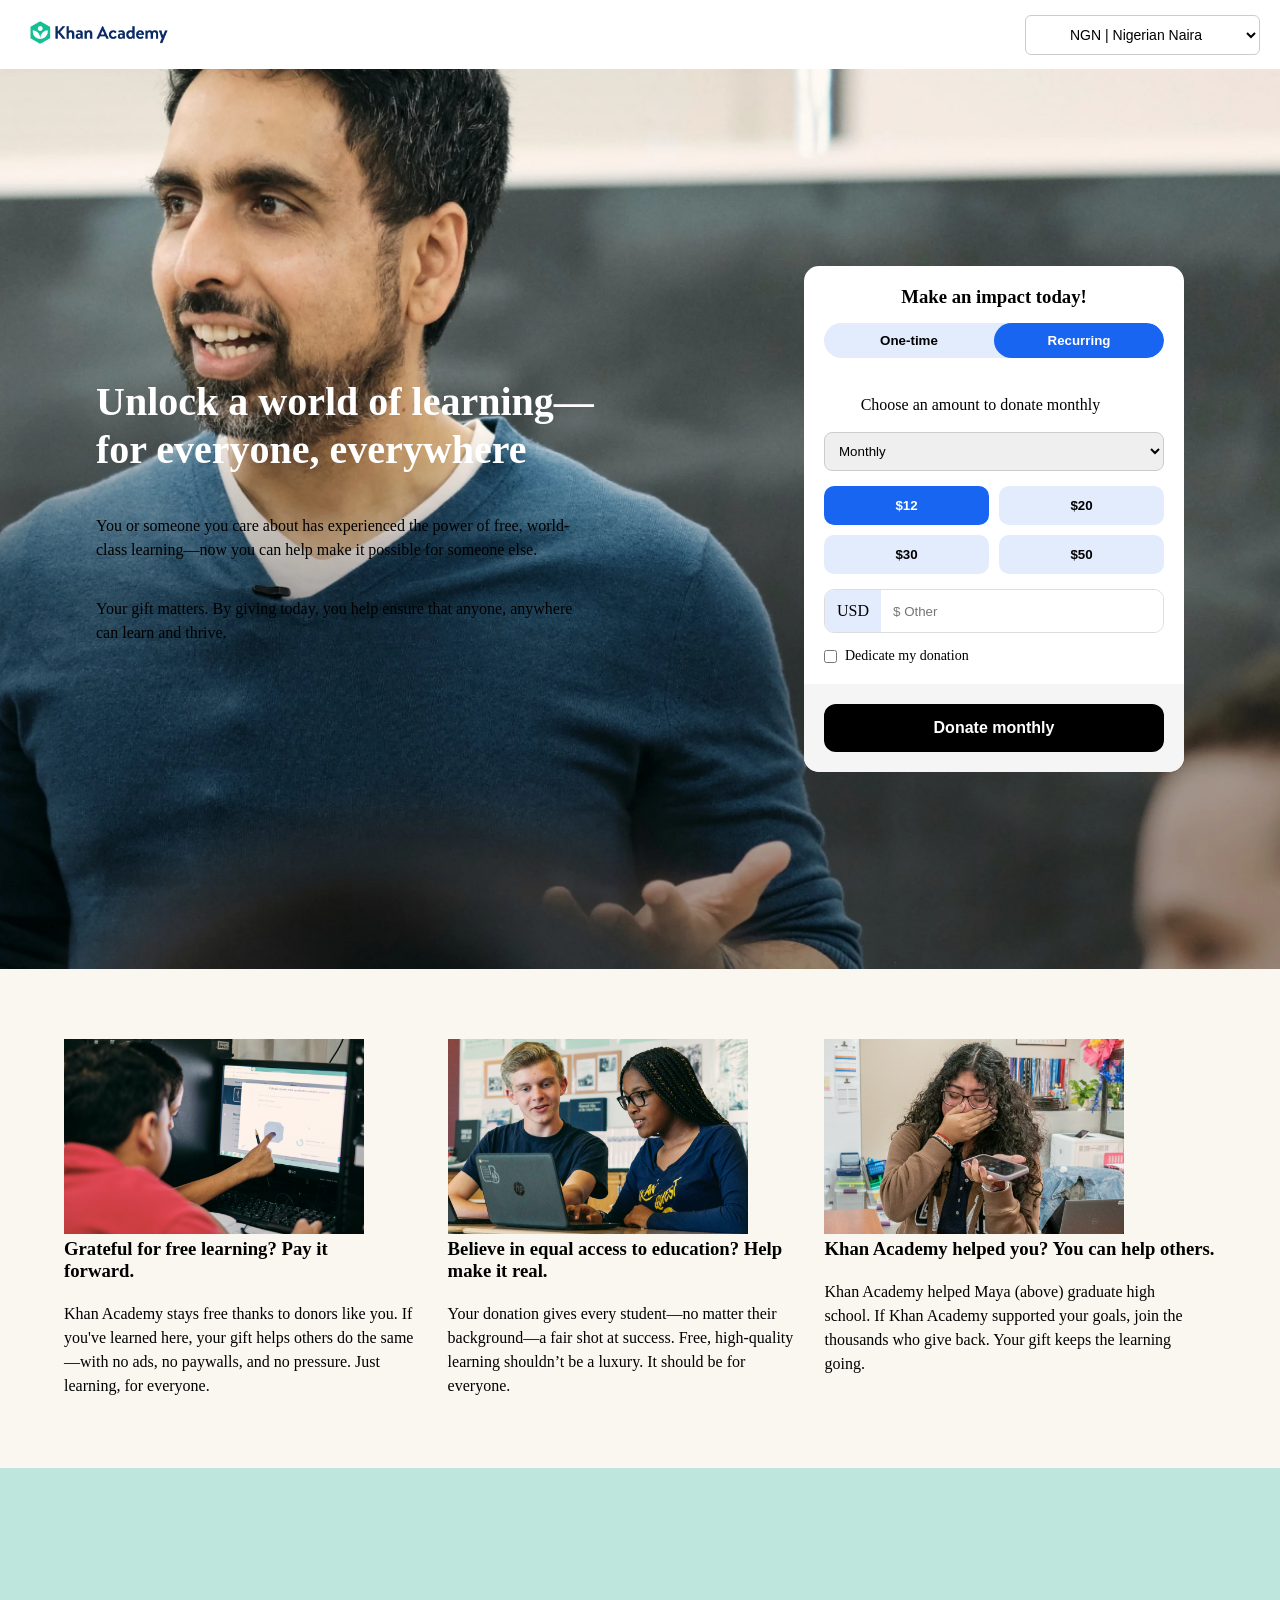
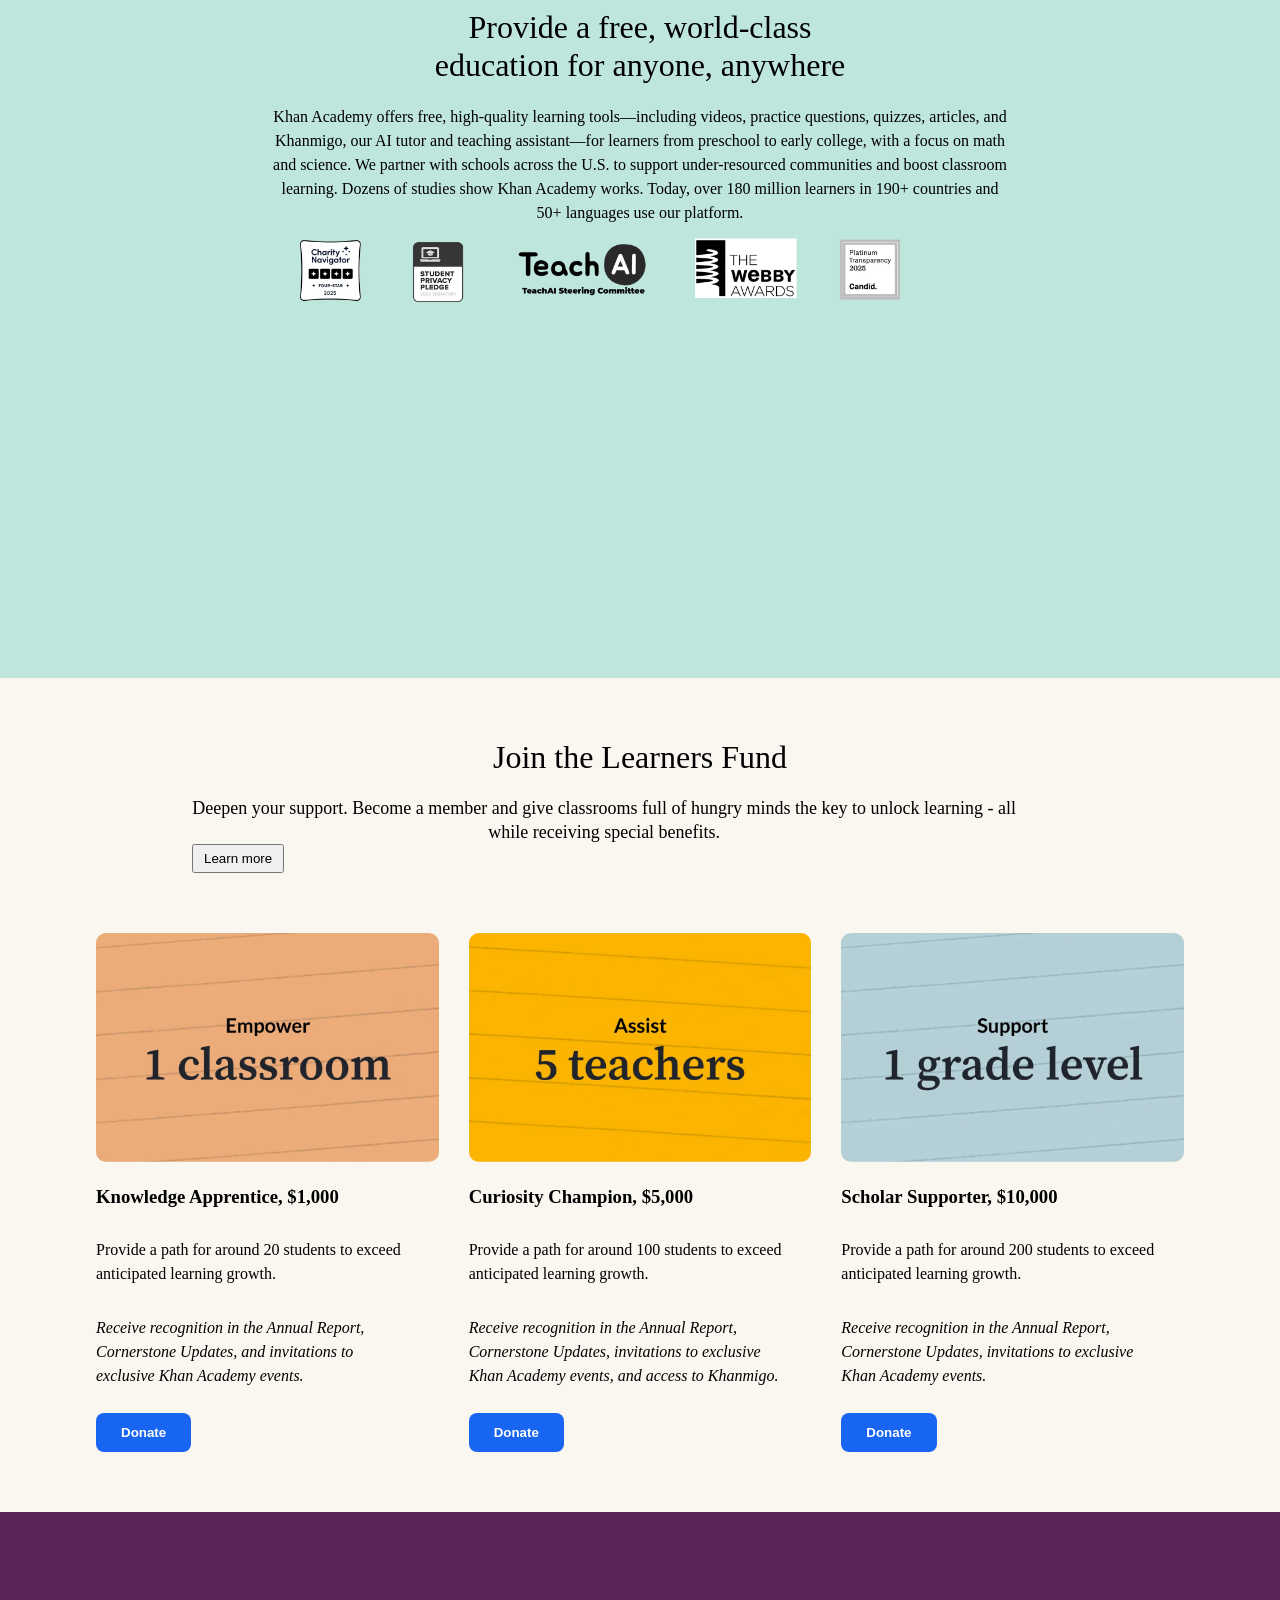
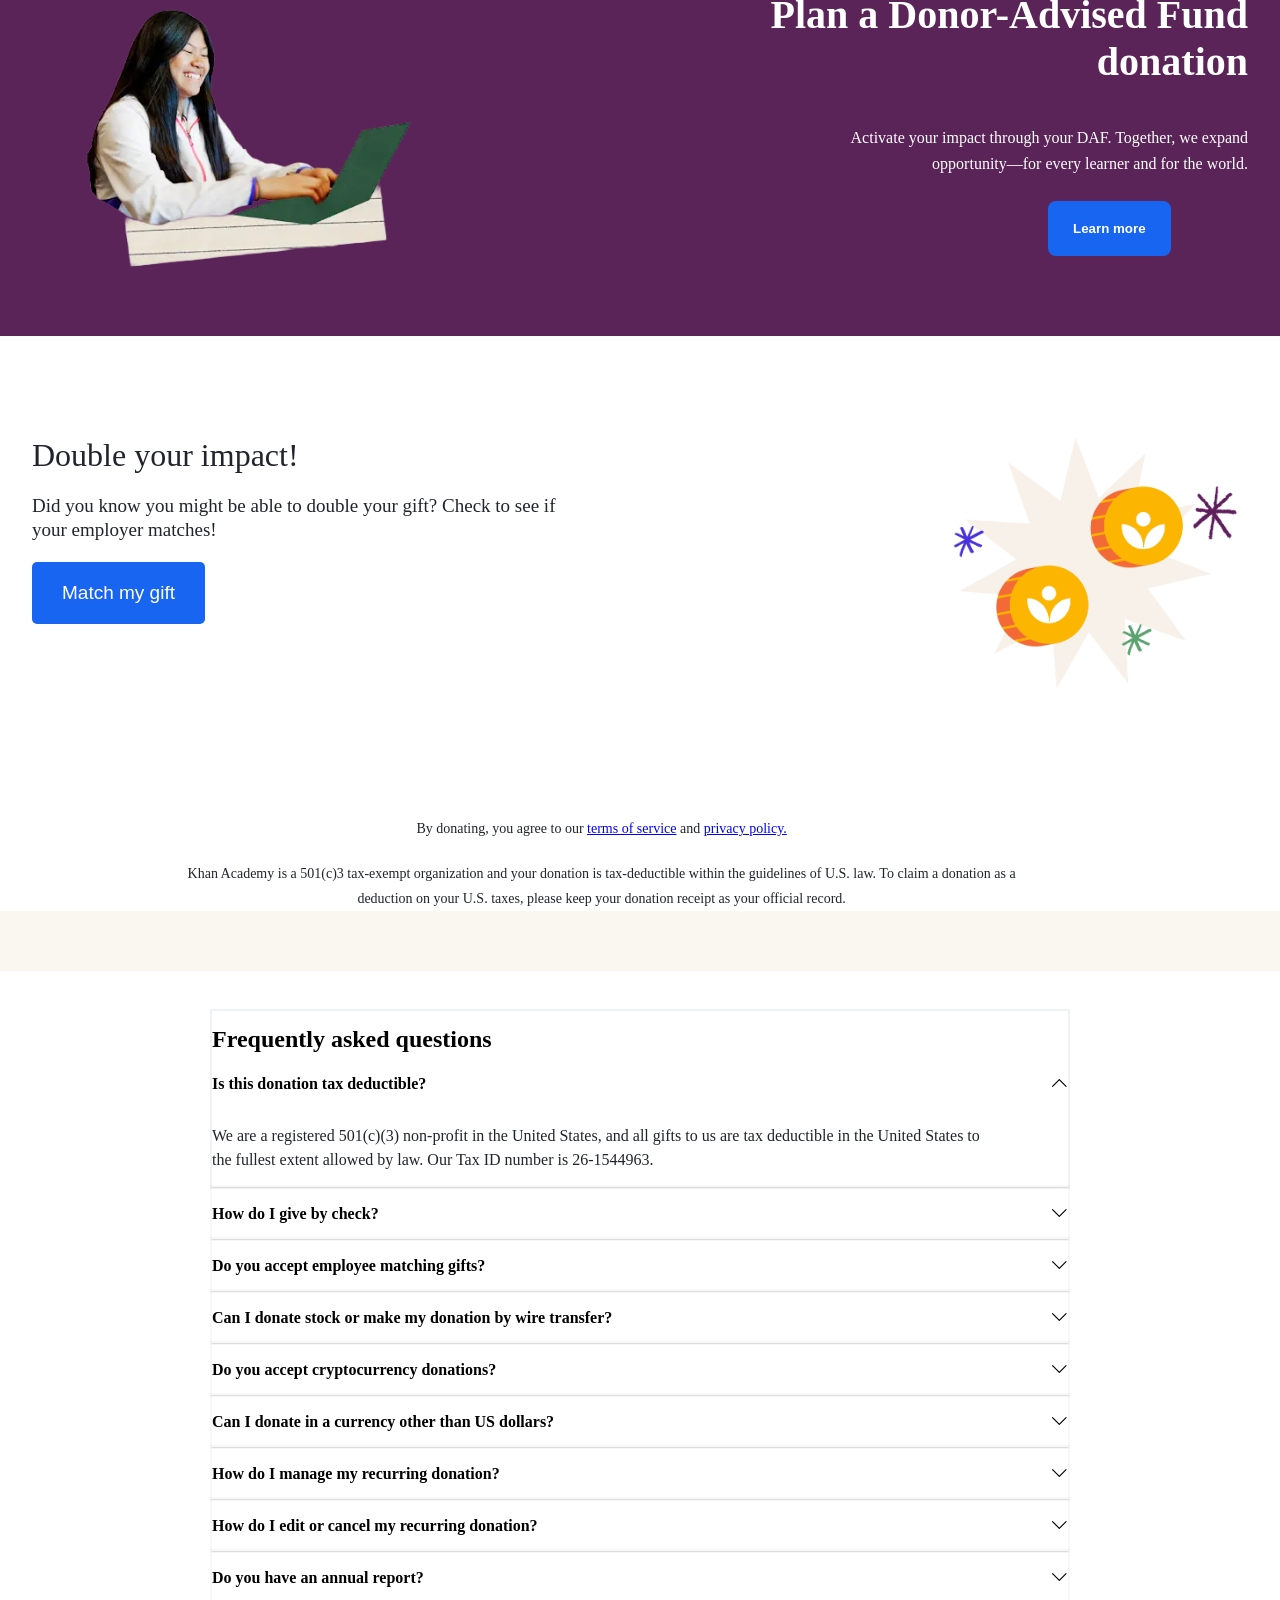
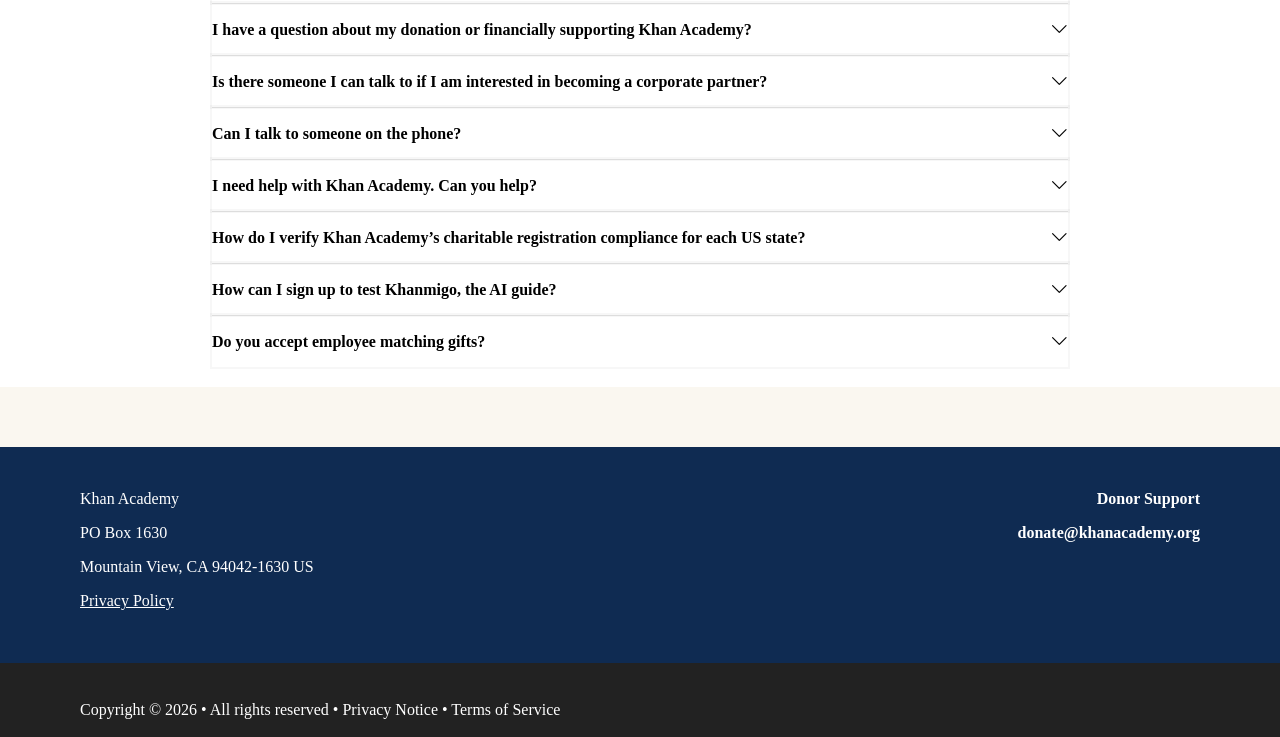
==== html/page2.html @ bb02ab58 "updated document" ====
<!DOCTYPE html>
<html lang="en">

<head>
    <link rel="stylesheet" href="/css/page2.css">
    <meta charset="UTF-8">
    <meta name="viewport" content="width=device-width, initial-scale=1.0">
    <title>Document</title>
    <link rel="stylesheet" href="https://cdn.jsdelivr.net/npm/bootstrap-icons@1.13.1/font/bootstrap-icons.min.css">
</head>

<body>
    <div class="header">
        <div class="left">
            <img src="/mutimedia/image/logo.png" alt="Khan Academy Logo">
        </div>

        <div class="right">
            <select>
                <option>NGN | Nigerian Naira</option>
                <option>USD | US Dollar</option>
                <option>GBP | British Pound</option>
            </select>
        </div>
    </div>
    <section class="hero1">
        <div class="total">

            <!-- LEFT TEXT -->
            <div class="unlock">
                <h3>Unlock a world of learning—for everyone, everywhere</h3>
                <p>
                    You or someone you care about has experienced the power of free, world-class learning—now you can
                    help make it possible for someone else.
                </p>
                <p class="second">
                    Your gift matters. By giving today, you help ensure that anyone, anywhere can learn and thrive.
                </p>
            </div>

            <!-- RIGHT CARD -->
            <div class="make">
                <h3>Make an impact today!</h3>

                <!-- TOGGLE -->
                <div class="main">
                    <button>One-time</button>
                    <button class="active">Recurring</button>
                </div>

                <p class="choose">Choose an amount to donate monthly</p>

                <!-- DROPDOWN -->
                <select class="dropdown">
                    <option>Monthly</option>
                    <option>Yearly</option>
                </select>

                <!-- AMOUNTS -->
                <div class="amounts">
                    <button class="active">$12</button>
                    <button>$20</button>
                    <button>$30</button>
                    <button>$50</button>
                </div>

                <!-- OTHER -->
                <div class="other">
                    <span>USD</span>
                    <input type="text" placeholder="$ Other">
                </div>
                <div class="dedicate">
                    <input type="checkbox" id="dedicate">
                    <label for="dedicate">Dedicate my donation</label>
                </div>

                <div class="bottom">
                    <button class="donate-btn">Donate monthly</button>
                </div>

            </div>

        </div>
    </section>

    <section class="grateful">
        <div class="grate">
            <div class="grate1">
                <img src="/mutimedia/image/g1.png" alt="">
                <h3>Grateful for free learning?
                    Pay it forward.</h3>
                <p>Khan Academy stays free thanks to donors like you. If you've learned here, your gift helps others do
                    the same—with no ads, no paywalls, and no pressure. Just learning, for everyone.</p>
            </div>
            <div class="grate2">
                <img src="/mutimedia/image/g2.png" alt="">
                <h3>Believe in equal access to education? Help make it real.</h3>
                <p>Your donation gives every student—no matter their background—a fair shot at success. Free,
                    high-quality learning shouldn’t be a luxury. It should be for everyone.</p>
            </div>
            <div class="grate3">
                <img src="/mutimedia/image/g3.png" alt="">
                <h3>Khan Academy helped you? You can help others.</h3>
                <p>Khan Academy helped Maya (above) graduate high school. If Khan Academy supported your goals, join the
                    thousands who give back. Your gift keeps the learning going.</p>
            </div>
        </div>

    </section>
    <section class="provide">
        <div class="provider">
            <h2>Provide a free, world-class
                education for anyone, anywhere</h2>
            <p>Khan Academy offers free, high-quality learning tools—including videos, practice questions, quizzes,
                articles, and Khanmigo, our AI tutor and teaching assistant—for learners from preschool to early
                college, with a focus on math and science. We partner with schools across the U.S. to support
                under-resourced communities and boost classroom learning. Dozens of studies show Khan Academy works.
                Today, over 180 million learners in 190+ countries and 50+ languages use our platform.</p>
            <img class="togethers" src="/mutimedia/image/user.webp" alt="">
        </div>

    </section>
    <section class="join">
        <div class="joining">
            <h3>Join the Learners Fund</h3>
            <p>Deepen your support. Become a member and give classrooms full of hungry minds the key to unlock learning
                - all while receiving special benefits.</p>
            <button>Learn more</button>
        </div>

    </section>
    <section class="tiers">

        <div class="tier-card">
            <img src="/mutimedia/image/class1.webp" alt="" class="tier-img">

            <h3>Knowledge Apprentice, $1,000</h3>
            <p>Provide a path for around 20 students to exceed anticipated learning growth.</p>
            <p class="italic">
                Receive recognition in the Annual Report, Cornerstone Updates, and invitations to exclusive Khan Academy
                events.
            </p>

            <button>Donate</button>
        </div>

        <div class="tier-card">
            <img src="/mutimedia/image/class2.webp" alt="" class="tier-img">

            <h3>Curiosity Champion, $5,000</h3>
            <p>Provide a path for around 100 students to exceed anticipated learning growth.</p>
            <p class="italic">
                Receive recognition in the Annual Report, Cornerstone Updates, invitations to exclusive Khan Academy
                events, and access to Khanmigo.
            </p>

            <button>Donate</button>
        </div>

        <div class="tier-card">
            <img src="/mutimedia/image/class3.webp" alt="" class="tier-img">

            <h3>Scholar Supporter, $10,000</h3>
            <p>Provide a path for around 200 students to exceed anticipated learning growth.</p>
            <p class="italic">
                Receive recognition in the Annual Report, Cornerstone Updates, invitations to exclusive Khan Academy
                events.
            </p>

            <button>Donate</button>
        </div>

    </section>
    <section class="plan">

        <div class="plan-container">

            <!-- LEFT IMAGE -->
            <div class="plan-img">
                <img src="/mutimedia/image/computerlady.webp" alt="">
            </div>

            <!-- RIGHT TEXT -->
            <div class="plan-text">
                <h2>Plan a Donor-Advised Fund donation</h2>
                <p>
                    Activate your impact through your DAF. Together, we expand
                    opportunity—for every learner and for the world.
                </p>

                <button>Learn more</button>
            </div>

        </div>

    </section>
    <section class="double">
        <div class="doubleorg">
            <div class="dee">
                <h3>Double your impact!</h3>
                <p>
                    Did you know you might be able to double your gift? Check to see if your employer matches!
                </p>
                <button>Match my gift</button>
            </div>
            <div class="double-img">
                <img src="/mutimedia/image/tomato.png" alt="">
            </div>
        </div>
    </section>
    <section class="terms">
        <div class="term">
            <p class="pee">By donating, you agree to our <span class="under"> terms of service</span> and <span
                    class="under">privacy policy.</span></p>
            <p id="push">
                Khan Academy is a 501(c)3 tax-exempt organization and your donation is tax-deductible within the
                guidelines
                of U.S. law. To claim a donation as a deduction on your U.S. taxes, please keep your donation receipt as
                your official record.
            </p>
        </div>
    </section>
    <section class="faqr">
        <div class="faq">
            

            <!-- ITEM -->
            <div class="faq-item active">
                <div> <h2>Frequently asked questions</h2></div>
                <div class="faq-question">
                   
                    <div><h4>Is this donation tax deductible?</h4></div>
                    <i class="bi bi-chevron-up"></i>
                </div>
                <div class="faq-answer">
                    <p>
                        We are a registered 501(c)(3) non-profit in the United States, and all gifts to us are tax
                        deductible in the United States to the fullest extent allowed by law. Our Tax ID number is
                        26-1544963.
                    </p>
                </div>
            </div>

            <!-- ITEM -->
            <div class="faq-item">
                <div class="faq-question">
                    <h4>How do I give by check?</h4>
                    <i class="bi bi-chevron-down"></i>
                </div>
                <div class="faq-answer">
                    <p>
                        Please make your check payable to Khan Academy. If your gift is for a specific fund, program,
                        school, etc., please specify that in the memo line.
                        Mail to:
                        Khan Academy
                        P.O. Box 1630
                        Mountain View, CA 94042-1630
                    </p>
                </div>
            </div>

            <!-- ITEM -->
            <div class="faq-item">
                <div class="faq-question">
                    <h4>Do you accept employee matching gifts?</h4>
                    <i class="bi bi-chevron-down"></i>
                </div>
                <div class="faq-answer">
                    <p>
                        Many employers offer a Matching Gifts Program that can double or triple your personal gift to
                        Khan Academy. Some employee matching programs require submitting proof of a donation through a
                        company portal, and then the company will provide a matching gift. Other programs allow
                        employees to donate through a company portal and have their donations matched automatically. You
                        can check to see if your company matches here.
                    </p>
                </div>
            </div>
            <div class="faq-item">
                <div class="faq-question">
                    <h4>Can I donate stock or make my donation by wire transfer?</h4>
                    <i class="bi bi-chevron-down"></i>
                </div>
                <div class="faq-answer">
                    <p>
                       Yes, we accept donations of stock and donations by domestic and international wire transfer. Please email donate@khanacademy.org for our wire and stock transfer information.
                    </p>
                </div>
            </div>
            <div class="faq-item">
                <div class="faq-question">
                    <h4>Do you accept cryptocurrency donations?</h4>
                    <i class="bi bi-chevron-down"></i>
                </div>
                <div class="faq-answer">
                    <p>
                        We accept Bitcoin (BTC), Bitcoin Cash (BCH), Litecoin (LTC), and Ethereum (ETH).
Please use these addresses to donate cryptocurrency:

Bitcoin(BTC): 3DSz18xqMv7o6G7NicpDKxNbYRmiuNY9dL

Bitcoin Cash(BCH): qz04has28gxd0jpc2acd0hs4aj6e62ee3gqvyl92n6

Litecoin(LTC): M8Zfthokj74qhtth6ynUhuQgfHTN6Tiac1

Ethereum(ETH): 0x891432Ab6414EFff5d986E14848eCD1e6b2961ae

Please notify at donate@khanacademy.org if you are making a crypto donation and require a receipt.
                    </p>
                </div>
            </div>
            <div class="faq-item">
                <div class="faq-question">
                    <h4>Can I donate in a currency other than US dollars?</h4>
                    <i class="bi bi-chevron-down"></i>
                </div>
                <div class="faq-answer">
                    <p>
                        Yes! You can select the currency you would like to use on the donation page to the left next to the donation amount buttons.
                    </p>
                </div>
            </div>
            <div class="faq-item">
                <div class="faq-question">
                    <h4>How do I manage my recurring donation?</h4>
                    <i class="bi bi-chevron-down"></i>
                </div>
                <div class="faq-answer">
                    <p>
                        With Classy, you can manage your recurring donation. You can easily do things like update your payment information, change your donation amount, or download receipts. Use the link at the bottom of your receipt to create a login for Classy. You must use the same email you used to start your donation. Once you've created an account, you can log into the donor portal at any time. More info here.
                    </p>
                </div>
            </div>
            <div class="faq-item">
                <div class="faq-question">
                    <h4>How do I edit or cancel my recurring donation?</h4>
                    <i class="bi bi-chevron-down"></i>
                </div>
                <div class="faq-answer">
                    <p>
                       Use the Manage Your Donation link at the bottom of your receipt. You must use the same email you used to start your donation for your Classy login. Once logged in, scroll to Recurring Donation. Select Edit Donation. You can edit the frequency, amount, end date and payment information. Then select Save Changes. You can cancel your donation by selecting Cancel Recurring Donation. More info here.
                    </p>
                </div>
            </div>
            <div class="faq-item">
                <div class="faq-question">
                    <h4>Do you have an annual report?</h4>
                    <i class="bi bi-chevron-down"></i>
                </div>
                <div class="faq-answer">
                    <p>
                        You can check out our latest annual report at khanacademy.org/annualreport.
                    </p>
                </div>
            </div>
            <div class="faq-item">
                <div class="faq-question">
                    <h4>I have a question about my donation or financially supporting Khan Academy?</h4>
                    <i class="bi bi-chevron-down"></i>
                </div>
                <div class="faq-answer">
                    <p>
                     The Learners Fund is a select community of supporters who make unrestricted gifts of $1,000 to $99,999 each year. Interested in joining the Learners Fund and changing lives for millions of learners each month in more than 190 countries? Click here to learn more.
                    </p>
                </div>
            </div>
            <div class="faq-item">
                <div class="faq-question">
                    <h4>Is there someone I can talk to if I am interested in becoming a corporate partner?</h4>
                    <i class="bi bi-chevron-down"></i>
                </div>
                <div class="faq-answer">
                    <p>
                        If you have any other donation related questions not answered here, please email donate@khanacademy.org . If you have a question related to a recent donation, please include your first and last name and the email address used when making the donation.
                    </p>
                </div>
            </div>
            <div class="faq-item">
                <div class="faq-question">
                    <h4>Can I talk to someone on the phone?</h4>
                    <i class="bi bi-chevron-down"></i>
                </div>
                <div class="faq-answer">
                    <p>
                       Please reach out to donate@khanacademy.org Inspire your employees to celebrate and support learning, and elevate your company’s role as a global leader in education.
                    </p>
                </div>
            </div>
            <div class="faq-item">
                <div class="faq-question">
                    <h4>I need help with Khan Academy. Can you help?</h4>
                    <i class="bi bi-chevron-down"></i>
                </div>
                <div class="faq-answer">
                    <p>
                    
                       Khan Academy is a small but mighty team and we unfortunately are unable to provide service over the phone. If you reach out to our support team at support.khanacademy.org or email donate@khanacademy.org , we will do the best we can to help you.
                    </p>
                </div>
            </div>
            <div class="faq-item">
                <div class="faq-question">
                    <h4>How do I verify Khan Academy’s charitable registration compliance for each US state?</h4>
                    <i class="bi bi-chevron-down"></i>
                </div>
                <div class="faq-answer">
                    <p>
                      For all non-philanthropy inquiries please head over to support.khanacademy.org and click “report a problem” in the top right hand corner. That should put you in touch with someone from our support team who is more than happy to assist you.
                    </p>
                </div>
            </div>
            <div class="faq-item">
                <div class="faq-question">
                    <h4>How can I sign up to test Khanmigo, the AI guide?</h4>
                    <i class="bi bi-chevron-down"></i>
                </div>
                <div class="faq-answer">
                    <p>
                       Please check out our compliance here.
                    </p>
                </div>
            </div>
            <div class="faq-item">
                <div class="faq-question">
                    <h4>Do you accept employee matching gifts?</h4>
                    <i class="bi bi-chevron-down"></i>
                </div>
                <div class="faq-answer">
                    <p>
                       Please sign up here. A donation on this page will not get you access.
                    </p>
                </div>
            </div>
        </div>



    </section>
    <footer>

    <!-- TOP FOOTER -->
    <div class="footer-top">

        <!-- LEFT -->
        <div class="footer-left">
            <h4>Khan Academy</h4>
            <h4>PO Box 1630</h4>
            <h4>Mountain View, CA 94042-1630 US</h4>

            <h4><a href="#">Privacy Policy</a></h4>
        </div>

        <!-- RIGHT -->
        <div class="footer-right">
            <h4>Donor Support</h4>
            <h4>donate@khanacademy.org</h4>
        </div>

    </div>

    <!-- BOTTOM FOOTER -->
    <div class="footer-bottom">
        <p>
            Copyright © 2026 • All rights reserved •
            <a href="#">Privacy Notice</a> •
            <a href="#">Terms of Service</a>
        </p>
    </div>

</footer>
</body>
<script>
const items = document.querySelectorAll(".faq-item");

items.forEach(item => {
    const question = item.querySelector(".faq-question");
    const icon = item.querySelector("i");

    question.addEventListener("click", () => {

        // toggle current item
        item.classList.toggle("active");

        // change icon
        if(item.classList.contains("active")){
            icon.classList.remove("bi-chevron-down");
            icon.classList.add("bi-chevron-up");
        } else {
            icon.classList.remove("bi-chevron-up");
            icon.classList.add("bi-chevron-down");
        }

    });
});
</script>

</html>
---- css/page2.css ----
* {
    margin: 0;
    padding: 0;
    box-sizing: border-box;
}
body{
    background-color: rgb(250,247,240);
}

.header {
    display: flex;
    justify-content: space-between;
    align-items: center;
    padding: 10px 20px;
    background-color: white;
}

/* Left side (logo image) */
.left img {
    height: 45px;
    object-fit: contain;
}

/* Right side (currency dropdown) */
.right select {
    padding: 10px 40px;
    border-radius: 6px;
    border: 1px solid #ccc;
    font-size: 14px;
    background-color: #fff;
    cursor: pointer;
}

.hero1{
    background-image: url("../mutimedia/image/lecture.jpg");
    background-size: cover;
    background-position: center;
    background-repeat: no-repeat;
    height: 100vh;
}

/* LAYOUT */
.total{
    display:flex;
    justify-content:space-between;
    align-items:center;
    width:85%;
    margin:auto;
    height:100%;
}

/* LEFT TEXT */
.unlock{
    max-width:50%;
    color:white;
}

.unlock h3{
    font-size:40px;
    line-height:1.2;
    margin-bottom:20px;
}

.unlock p{
    font-size:16px;
    margin-bottom:15px;
}

.second{
    margin-top:10px;
}

/* RIGHT CARD */
.make{
    width:380px;
    background:white;
    border-radius:15px;
    padding:20px;
}

.make h3{
    text-align:center;
    margin-bottom:15px;
}

/* TOGGLE */
.main{
    display:flex;
    background:#e3ecfd;
    border-radius:30px;
    overflow:hidden;
    margin:15px 0;
}

.main button{
    flex:1;
    padding:10px;
    border:none;
    background:transparent;
    cursor:pointer;
    font-weight:600;
}

.main .active{
    background:#1865f2;
    color:white;
    border-radius:30px;
}

/* TEXT */
.choose{
    text-align:center;
    margin:15px 0;
}

/* DROPDOWN */
.dropdown{
    width:100%;
    padding:10px;
    border-radius:8px;
    border:1px solid #ccc;
    margin-bottom:15px;
}

/* AMOUNT BUTTONS */
.amounts{
    display:grid;
    grid-template-columns:1fr 1fr;
    gap:10px;
}

.amounts button{
    padding:12px;
    border:none;
    border-radius:10px;
    background:#e3ecfd;
    cursor:pointer;
    font-weight:bold;
}

.amounts .active{
    background:#1865f2;
    color:white;
}

/* OTHER INPUT */
.other{
    display:flex;
    margin-top:15px;
    border-radius:10px;
    overflow:hidden;
    border:1px solid #ccc;
}

.other span{
    padding:10px;
    background:#e3ecfd;
}

.other input{
    border:none;
    padding:10px;
    width:100%;
}
.other{
    display:flex;
    margin-top:15px;
    border-radius:10px;
    overflow:hidden;
    border:1px solid #ddd;
}

.other span{
    padding:12px;
    background:#e3ecfd;
    font-weight:500;
}

.other input{
    border:none;
    padding:12px;
    width:100%;
    outline:none;
}
.dedicate{
    display:flex;
    align-items:center;
    gap:8px;
    margin:15px 0;
    font-size:14px;
}
.bottom{
    background:#f5f5f5;
    padding:20px;
    margin:20px -20px -20px -20px; /* stretch full width */
    border-bottom-left-radius:15px;
    border-bottom-right-radius:15px;
}
.donate-btn{
    width:100%;
    padding:15px;
    background:black;
    color:white;
    border:none;
    border-radius:12px;
    font-size:16px;
    font-weight:bold;
    cursor:pointer;
}
.donate-btn:hover{
    opacity:0.9;
}
.grateful{
    max-width: 90%;
    margin: 70px auto;
}
.grate{
    display: flex;
    justify-content: space-between;
}
.grate img{
    width: 300px;
}
.grate1{
    max-width: 33.3%;
}
.grate1 h3{
    max-width: 70%;
    
}
.grate1 .great2.great3, p{
    font-family: Lato, "Lato Fallback";
font-size: 16px;
font-weight: 400;
line-height: 24px;
color: rgb(0, 0, 0);
max-width: 92%;
padding-top: 20px;
}
.provide{
    background-color: rgb(191,230,221);
    width: 100%;
    height: 90vh;
     
}

.provider{
     margin: 0 auto;
    padding: 140px 0;
}
.provider h2{
    font-family: "Source Serif 4", "Source Serif 4 Fallback";
font-size: 32px;
font-weight: 400;
line-height: 38.4px;
color: rgb(0, 0, 0);
width: 35%;
text-align: center;
margin: 0 auto;
}
.provider p{
    text-align: center;
    margin: 0 auto;
    width: 58%;
    font-family: Lato, "Lato Fallback";
font-size: 16px;
font-weight: 400;
line-height: 24px;
color: rgb(0, 0, 0); 
}
.togethers{
    width: 600px;
    margin: 10px 300px;
    
}
.joining{
    max-width: 70%;
    margin: 60px auto;
}
.join h3{
    text-align: center;
    font-family: "Source Serif 4", "Source Serif 4 Fallback";
font-size: 32px;
font-weight: 400;
line-height: 38.4px;
color: rgb(0, 0, 0);
}
.join p{
    text-align: center ;
    font-family: Lato, "Lato Fallback";
font-size: 18px;
font-weight: 400;
line-height: 24px;
color: rgb(0, 0, 0);
}
.joining button{
    padding: 5px 10px;
}
/* SECTION BACKGROUND */
.tiers{
    display:flex;
    justify-content:space-between;
    gap:30px;
    width:85%;
    margin:60px auto;
}

.tier-card{
    width:100%;
}

/* IMAGE */
.tier-img{
    width:100%;
    border-radius:10px;
    margin-bottom:20px;
}

/* TEXT */
.tier-card h3{
    margin-bottom:10px;
}

.tier-card p{
    margin-bottom:10px;
    line-height:1.5;
}

.italic{
    font-style:italic;
}

/* BUTTON */
.tier-card button{
    margin-top:15px;
    padding:12px 25px;
    background:#1865f2;
    color:white;
    border:none;
    border-radius:8px;
    cursor:pointer;
    font-weight:600;
}

.tier-card button:hover{
    opacity:0.9;
}
/* SECTION */
.plan{
    background:#5b2458; /* purple */
    padding:60px 0;
}

/* CONTAINER */
.plan-container{
    width:95%;
    margin:auto;
    display:flex;
    align-items:center;
    justify-content:space-between;
}

/* LEFT IMAGE */
.plan-img img{
    width:450px;
    max-width:100%;
}

/* RIGHT TEXT */
.plan-text{
    max-width:500px;
    color:white;
    text-align:left;
}

.plan-text h2{
    font-size:40px;
    font-family: serif;
    margin-bottom:20px;
    text-align: right;
}

.plan-text p{
    font-size:16px;
    line-height:1.6;
    margin-bottom:25px;
    color: white;
    text-align: right;
    margin-left: 50px;
}

/* BUTTON */
.plan-text button{
    background:#1865f2;
    color:white;
    padding:20px 25px;
    border:none;
    border-radius:8px;
    cursor:pointer;
    font-weight:600;
    margin-left: 300px;
    
}   

.plan-text button:hover{
    opacity:0.9;
}
.double{
     padding:100px 0;
     background-color: white;
}
.doubleorg{
    max-width: 95%;
    display: flex;
    justify-content: space-between;
    margin: 0 auto;
    
}
.double-img img{
    width: 300px;
}
.under{
    color: blue;
    text-decoration: underline;
}
.dee h3{
    font-family: "Source Serif 4", "Source Serif 4 Fallback";
font-size: 32px;
font-weight: 500;
line-height: 38.4px;
color: rgb(33, 36, 44);
}
.dee p{
font-family: Lato, "Lato Fallback";
font-size: 19px;
font-weight: 400;
line-height: 24px;
color: rgb(33, 36, 44);
    max-width: 75%;
} 
.dee button{
    padding: 20px 30px;
    text-align: center;
    background-color: #1865f2;
    border: none;
    color: white;
    border-radius: 5px;
    font-size: 19px;
    margin-top: 20px;
}  
.terms{
    background-color: white;
 
}
.term{
    max-width: 75%;
    margin: 0 auto;
}
.pee{
    text-align: center;
}
.term p{
    font-family: Lato, "Lato Fallback";
font-size: 14px;
font-weight: 400;
line-height: 25px;
color: rgb(33, 36, 44);
text-align: center;
}
.faqr{
    background-color: white;
    margin-top: 30px;
}
.faq{
    width:70%;
    margin:60px auto;
    background:white;
    /* padding:30px; */
    border-radius:10px;
    padding:40px 20px 20px 20px;
    position:relative;
    background:#fff;

}
.faq-title{
    position:absolute;
    top:-12px;
    left:20px;
    background:#fff; /* same as container */
    padding:0 10px;
    font-size:20px;
    font-weight:600;
}

.faq h2{
    margin-bottom:20px;
}

/* ITEM */
.faq-item{
    border-top:1px solid #ddd;
    padding:15px 0;
     box-shadow: 0 0 0 2px rgba(0,0,0,0.03);
}

/* QUESTION */
.faq-question{
    display:flex;
    justify-content:space-between;
    align-items:center;
    cursor:pointer;
}

.faq-question h4{
    font-size:16px;
}

/* ICON */
.faq-question i{
    font-size:18px;
}

/* ANSWER */
.faq-answer{
    max-height:0;
    overflow:hidden;
    transition:0.3s ease;
}

/* ACTIVE */
.faq-item.active .faq-answer{
    max-height:200px;
    margin-top:10px;
}
.faq-item.active{
  box-shadow: 0 0 0 2px #eef1f5;
  border: none;

}
.faq-answer p{
    font-family: Lato, "Lato Fallback";
font-size: 16px;
font-weight: 400;
line-height: 24px;
color: rgb(33, 36, 44);
}
/* FOOTER TOP */
.footer-top{
    background:#0f2b52; /* dark blue */
    color:white;
    display:flex;
    justify-content:space-between;
    padding:40px 80px;
}

/* LEFT SIDE */
.footer-left h4{
    margin-bottom:10px;
    font-family: Lato, "Lato Fallback";
font-size: 16px;
font-weight: 400;
line-height: 24px;
color: rgb(255, 255, 255);
}

.footer-left p{
    margin:5px 0;
}

.footer-left a{
    display:inline-block;
    /* margin-top:15px; */
    color:white;
    text-decoration:underline;
}

/* RIGHT SIDE */
.footer-right{
    text-align:right;
}

.footer-right h4{
    margin-bottom:10px;
    font-family: Lato, "Lato Fallback";
font-size: 16px;
font-weight: 700;
line-height: 24px;
color: rgb(255, 255, 255);
}

/* FOOTER BOTTOM */
.footer-bottom{
    background:#222;
    color:white;
    padding:15px 80px;
    font-size:14px;
}

.footer-bottom a{
    color:white;    
    text-decoration:none;
}
.footer-bottom p{
color:white;
}
.footer-bottom a:hover{
    text-decoration:underline;
}
@media(max-width:768px){
    .footer-top{
        flex-direction:column;
        gap:20px;
        text-align:left;
    }

    .footer-right{
        text-align:left;
    }
}
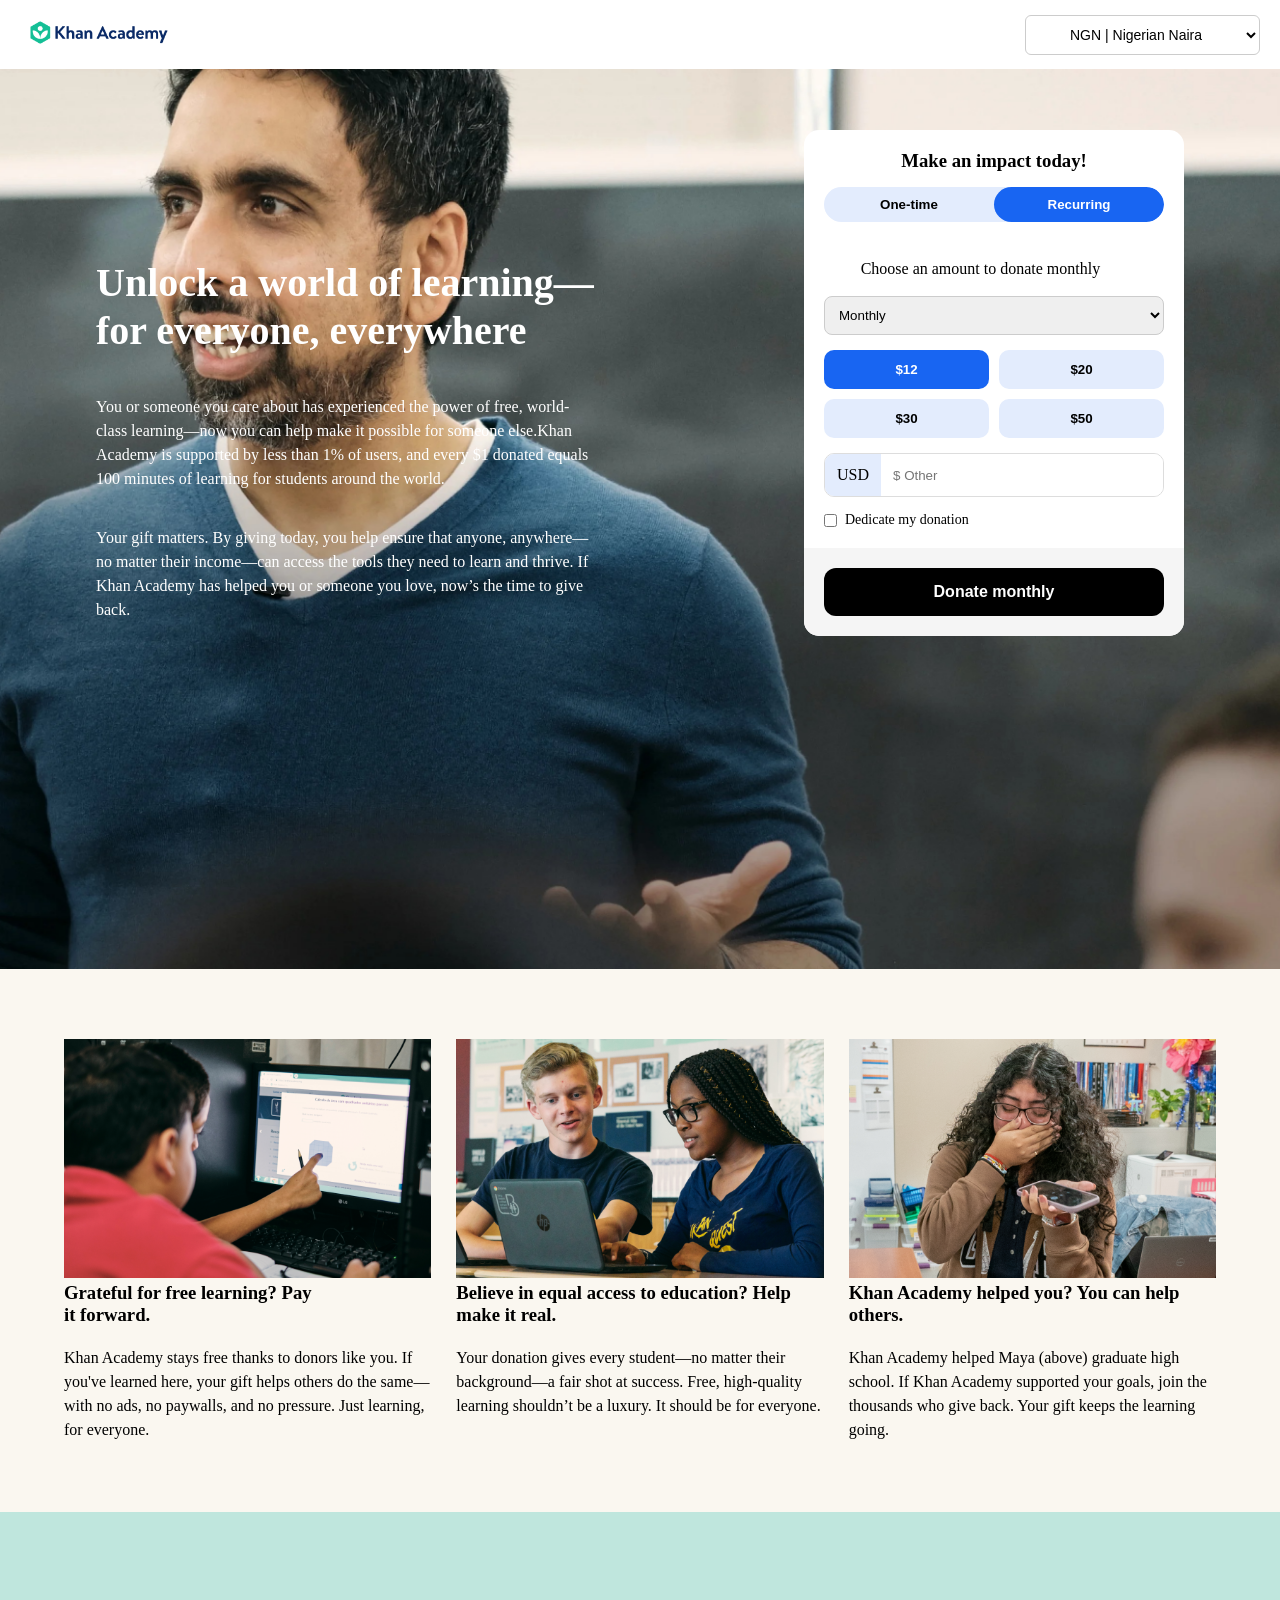
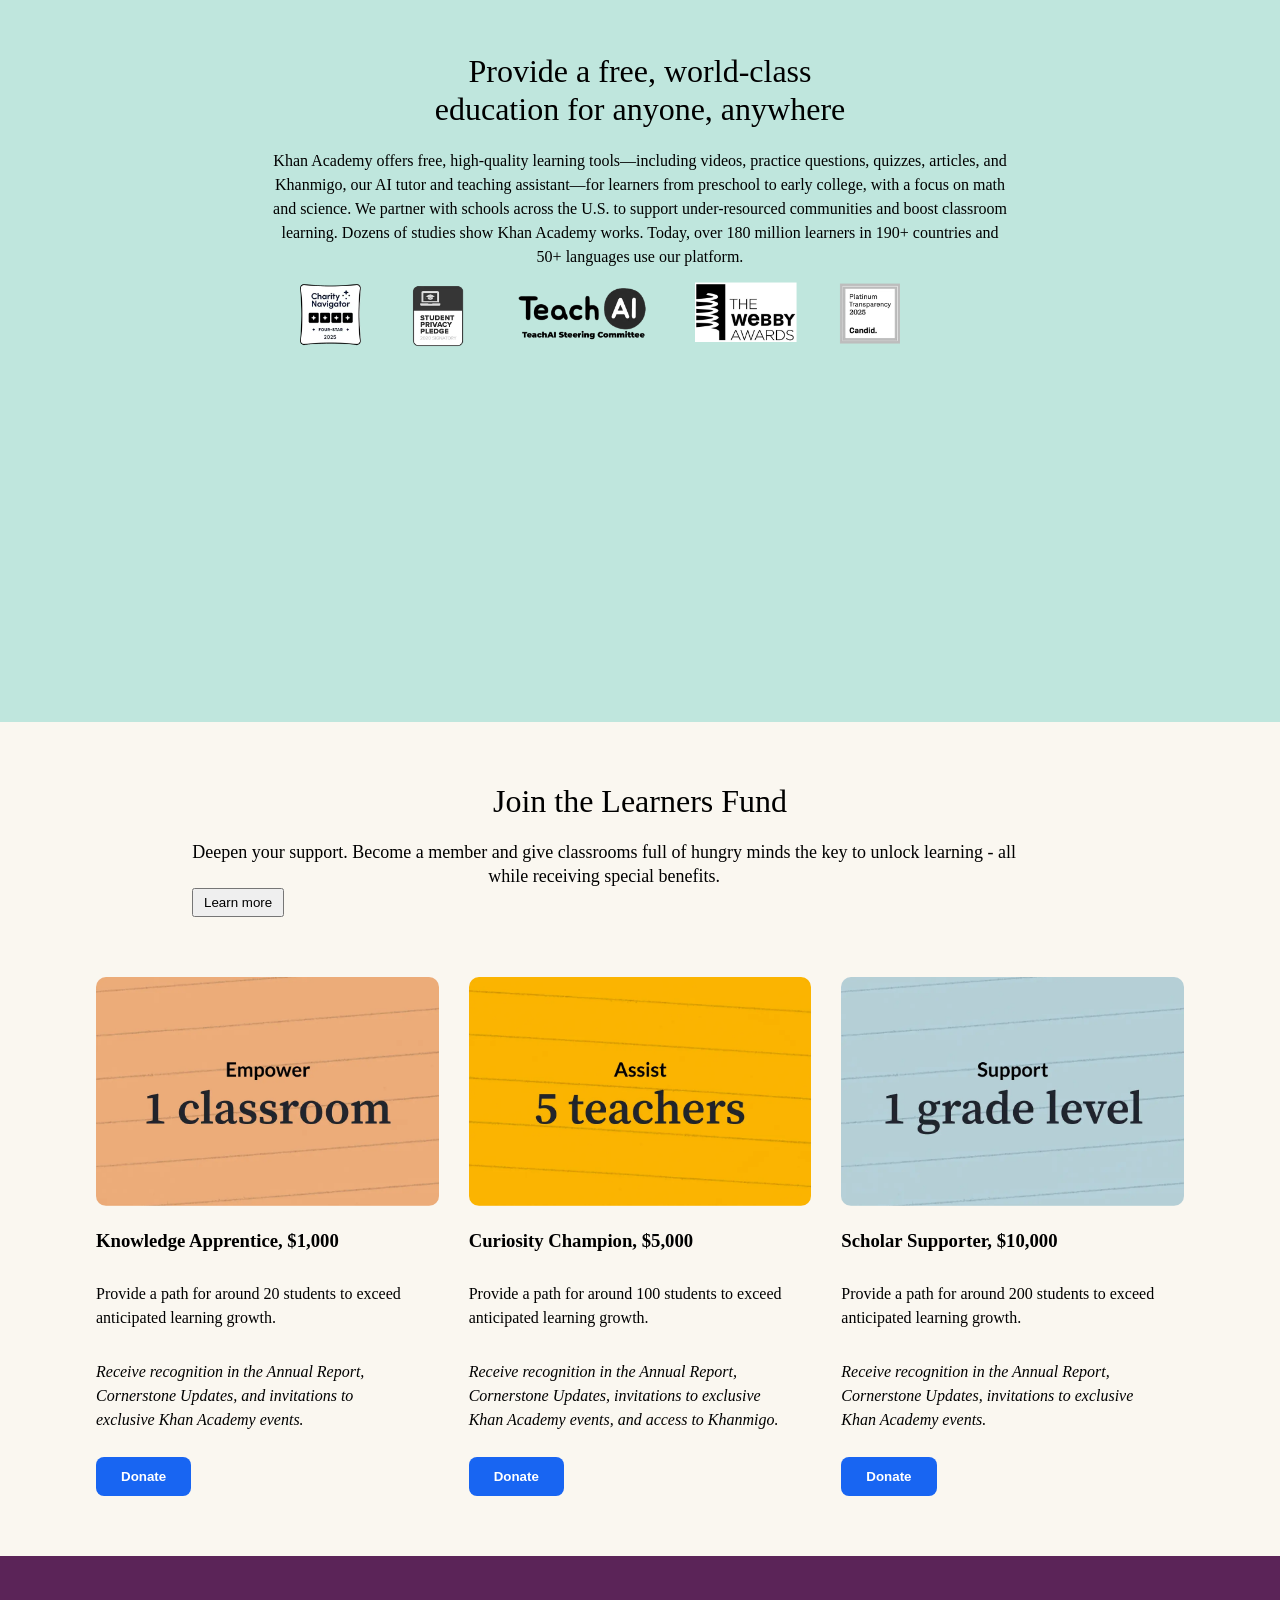
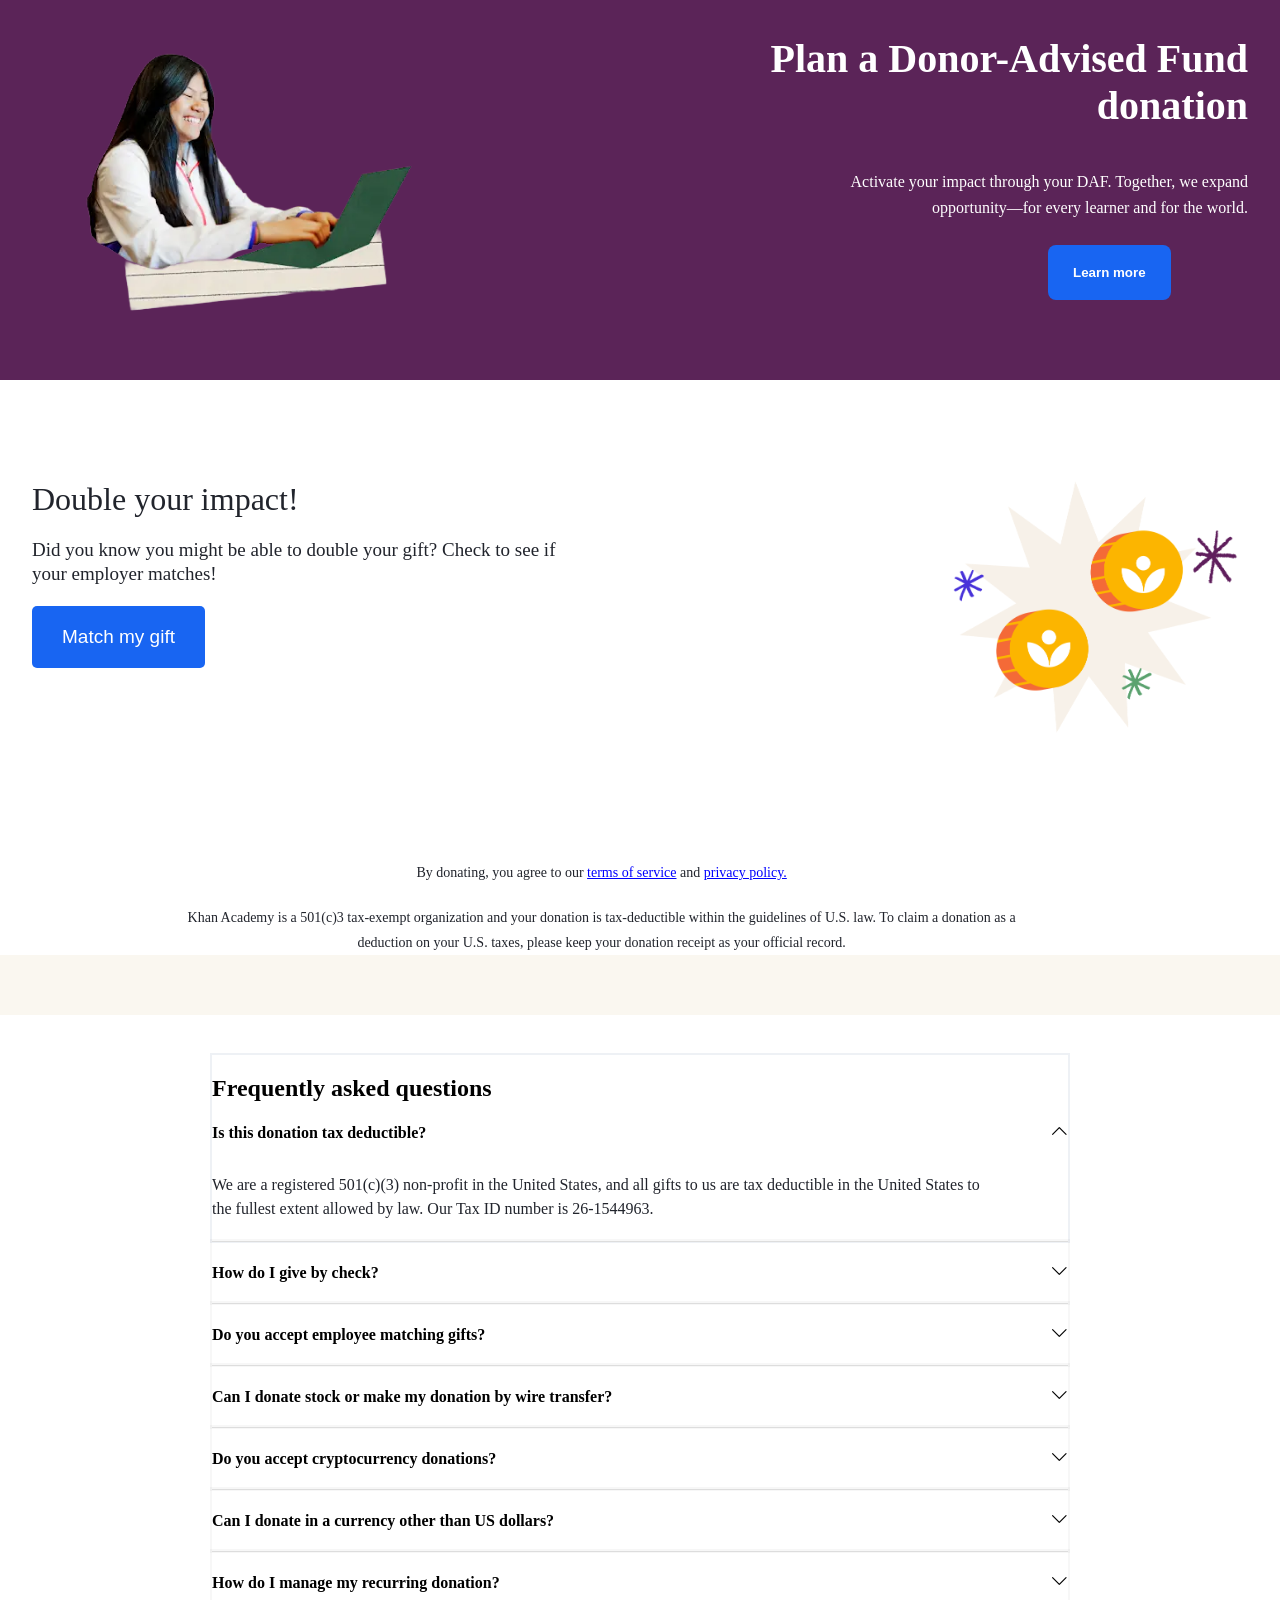
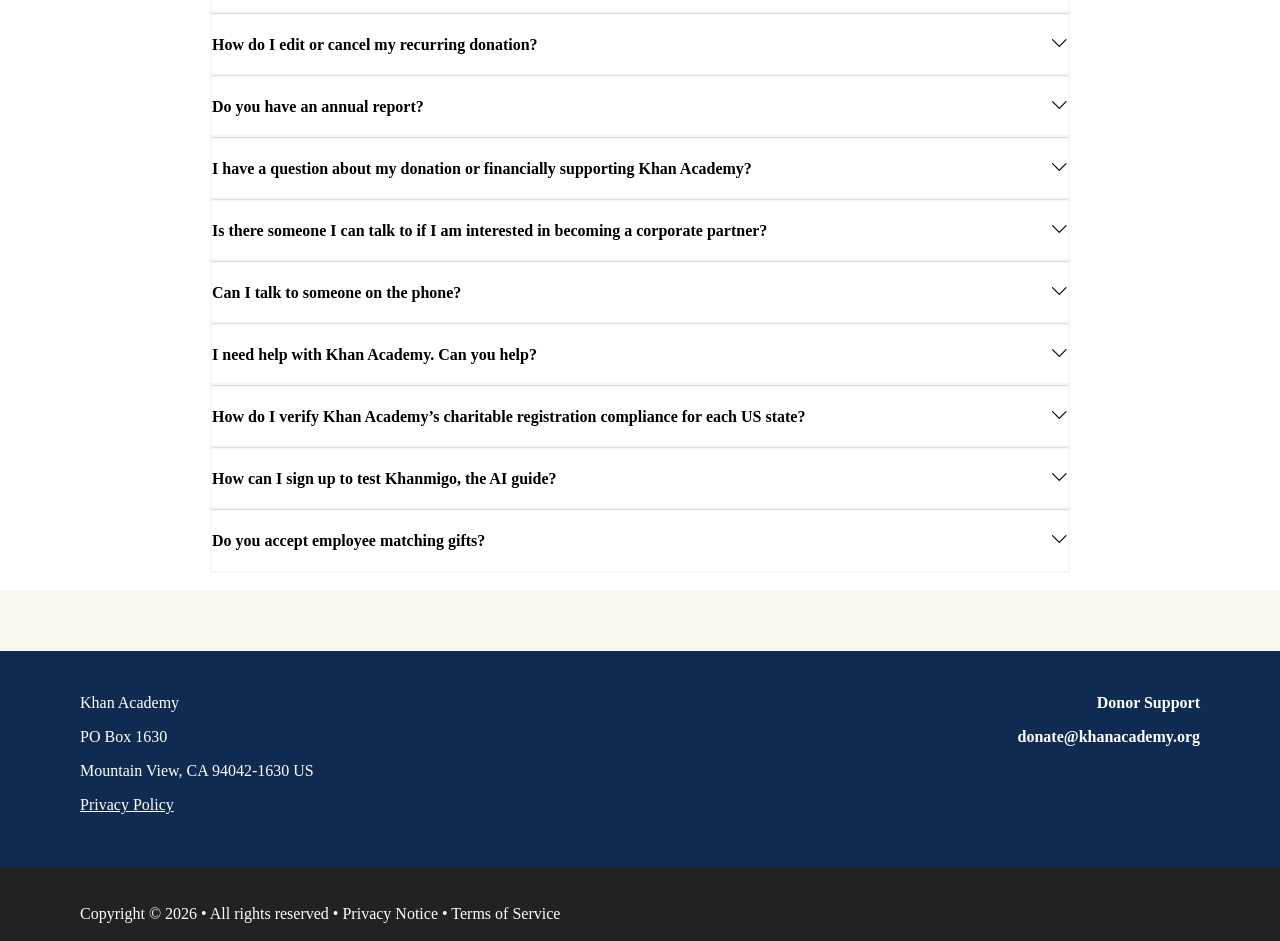
==== commit caac21a5: "all" ====
--- a/html/page2.html
+++ b/html/page2.html
@@ -2,7 +2,7 @@
 <html lang="en">
 
 <head>
-    <link rel="stylesheet" href="/css/page2.css">
+    <link rel="stylesheet" href="../css/page2.css">
     <meta charset="UTF-8">
     <meta name="viewport" content="width=device-width, initial-scale=1.0">
     <title>Document</title>
@@ -20,6 +20,30 @@
                 <option>NGN | Nigerian Naira</option>
                 <option>USD | US Dollar</option>
                 <option>GBP | British Pound</option>
+                <option>NGN | Nigerian Naira</option>
+                <option>USD | US Dollar</option>
+                <option>GBP | British Pound</option>
+                <option>NGN | Nigerian Naira</option>
+                <option>USD | US Dollar</option>
+                <option>GBP | British Pound</option>
+                <option>NGN | Nigerian Naira</option>
+                <option>USD | US Dollar</option>
+                <option>GBP | British Pound</option>
+                <option>NGN | Nigerian Naira</option>
+                <option>USD | US Dollar</option>
+                <option>GBP | British Pound</option>
+                <option>NGN | Nigerian Naira</option>
+                <option>USD | US Dollar</option>
+                <option>GBP | British Pound</option>
+                <option>NGN | Nigerian Naira</option>
+                <option>USD | US Dollar</option>
+                <option>GBP | British Pound</option>
+                <option>NGN | Nigerian Naira</option>
+                <option>USD | US Dollar</option>
+                <option>GBP | British Pound</option>
+                <option>NGN | Nigerian Naira</option>
+                <option>USD | US Dollar</option>
+                <option>GBP | British Pound</option>
             </select>
         </div>
     </div>
@@ -31,10 +55,13 @@
                 <h3>Unlock a world of learning—for everyone, everywhere</h3>
                 <p>
                     You or someone you care about has experienced the power of free, world-class learning—now you can
-                    help make it possible for someone else.
+                    help make it possible for someone else.Khan Academy is supported by less than 1% of users, and every
+                    $1 donated equals 100 minutes of learning for students around the world.
                 </p>
                 <p class="second">
-                    Your gift matters. By giving today, you help ensure that anyone, anywhere can learn and thrive.
+                    Your gift matters. By giving today, you help ensure that anyone, anywhere—no matter their income—can
+                    access the tools they need to learn and thrive. If Khan Academy has helped you or someone you love,
+                    now’s the time to give back.
                 </p>
             </div>
 
@@ -222,14 +249,18 @@
     </section>
     <section class="faqr">
         <div class="faq">
-            
+
 
             <!-- ITEM -->
             <div class="faq-item active">
-                <div> <h2>Frequently asked questions</h2></div>
-                <div class="faq-question">
-                   
-                    <div><h4>Is this donation tax deductible?</h4></div>
+                <div>
+                    <h2>Frequently asked questions</h2>
+                </div>
+                <div class="faq-question">
+
+                    <div>
+                        <h4>Is this donation tax deductible?</h4>
+                    </div>
                     <i class="bi bi-chevron-up"></i>
                 </div>
                 <div class="faq-answer">
@@ -282,7 +313,8 @@
                 </div>
                 <div class="faq-answer">
                     <p>
-                       Yes, we accept donations of stock and donations by domestic and international wire transfer. Please email donate@khanacademy.org for our wire and stock transfer information.
+                        Yes, we accept donations of stock and donations by domestic and international wire transfer.
+                        Please email donate@khanacademy.org for our wire and stock transfer information.
                     </p>
                 </div>
             </div>
@@ -294,17 +326,18 @@
                 <div class="faq-answer">
                     <p>
                         We accept Bitcoin (BTC), Bitcoin Cash (BCH), Litecoin (LTC), and Ethereum (ETH).
-Please use these addresses to donate cryptocurrency:
-
-Bitcoin(BTC): 3DSz18xqMv7o6G7NicpDKxNbYRmiuNY9dL
-
-Bitcoin Cash(BCH): qz04has28gxd0jpc2acd0hs4aj6e62ee3gqvyl92n6
-
-Litecoin(LTC): M8Zfthokj74qhtth6ynUhuQgfHTN6Tiac1
-
-Ethereum(ETH): 0x891432Ab6414EFff5d986E14848eCD1e6b2961ae
-
-Please notify at donate@khanacademy.org if you are making a crypto donation and require a receipt.
+                        Please use these addresses to donate cryptocurrency:
+
+                        Bitcoin(BTC): 3DSz18xqMv7o6G7NicpDKxNbYRmiuNY9dL
+
+                        Bitcoin Cash(BCH): qz04has28gxd0jpc2acd0hs4aj6e62ee3gqvyl92n6
+
+                        Litecoin(LTC): M8Zfthokj74qhtth6ynUhuQgfHTN6Tiac1
+
+                        Ethereum(ETH): 0x891432Ab6414EFff5d986E14848eCD1e6b2961ae
+
+                        Please notify at donate@khanacademy.org if you are making a crypto donation and require a
+                        receipt.
                     </p>
                 </div>
             </div>
@@ -315,7 +348,8 @@
                 </div>
                 <div class="faq-answer">
                     <p>
-                        Yes! You can select the currency you would like to use on the donation page to the left next to the donation amount buttons.
+                        Yes! You can select the currency you would like to use on the donation page to the left next to
+                        the donation amount buttons.
                     </p>
                 </div>
             </div>
@@ -326,7 +360,11 @@
                 </div>
                 <div class="faq-answer">
                     <p>
-                        With Classy, you can manage your recurring donation. You can easily do things like update your payment information, change your donation amount, or download receipts. Use the link at the bottom of your receipt to create a login for Classy. You must use the same email you used to start your donation. Once you've created an account, you can log into the donor portal at any time. More info here.
+                        With Classy, you can manage your recurring donation. You can easily do things like update your
+                        payment information, change your donation amount, or download receipts. Use the link at the
+                        bottom of your receipt to create a login for Classy. You must use the same email you used to
+                        start your donation. Once you've created an account, you can log into the donor portal at any
+                        time. More info here.
                     </p>
                 </div>
             </div>
@@ -337,7 +375,11 @@
                 </div>
                 <div class="faq-answer">
                     <p>
-                       Use the Manage Your Donation link at the bottom of your receipt. You must use the same email you used to start your donation for your Classy login. Once logged in, scroll to Recurring Donation. Select Edit Donation. You can edit the frequency, amount, end date and payment information. Then select Save Changes. You can cancel your donation by selecting Cancel Recurring Donation. More info here.
+                        Use the Manage Your Donation link at the bottom of your receipt. You must use the same email you
+                        used to start your donation for your Classy login. Once logged in, scroll to Recurring Donation.
+                        Select Edit Donation. You can edit the frequency, amount, end date and payment information. Then
+                        select Save Changes. You can cancel your donation by selecting Cancel Recurring Donation. More
+                        info here.
                     </p>
                 </div>
             </div>
@@ -359,7 +401,9 @@
                 </div>
                 <div class="faq-answer">
                     <p>
-                     The Learners Fund is a select community of supporters who make unrestricted gifts of $1,000 to $99,999 each year. Interested in joining the Learners Fund and changing lives for millions of learners each month in more than 190 countries? Click here to learn more.
+                        The Learners Fund is a select community of supporters who make unrestricted gifts of $1,000 to
+                        $99,999 each year. Interested in joining the Learners Fund and changing lives for millions of
+                        learners each month in more than 190 countries? Click here to learn more.
                     </p>
                 </div>
             </div>
@@ -370,7 +414,9 @@
                 </div>
                 <div class="faq-answer">
                     <p>
-                        If you have any other donation related questions not answered here, please email donate@khanacademy.org . If you have a question related to a recent donation, please include your first and last name and the email address used when making the donation.
+                        If you have any other donation related questions not answered here, please email
+                        donate@khanacademy.org . If you have a question related to a recent donation, please include
+                        your first and last name and the email address used when making the donation.
                     </p>
                 </div>
             </div>
@@ -381,7 +427,8 @@
                 </div>
                 <div class="faq-answer">
                     <p>
-                       Please reach out to donate@khanacademy.org Inspire your employees to celebrate and support learning, and elevate your company’s role as a global leader in education.
+                        Please reach out to donate@khanacademy.org Inspire your employees to celebrate and support
+                        learning, and elevate your company’s role as a global leader in education.
                     </p>
                 </div>
             </div>
@@ -392,8 +439,10 @@
                 </div>
                 <div class="faq-answer">
                     <p>
-                    
-                       Khan Academy is a small but mighty team and we unfortunately are unable to provide service over the phone. If you reach out to our support team at support.khanacademy.org or email donate@khanacademy.org , we will do the best we can to help you.
+
+                        Khan Academy is a small but mighty team and we unfortunately are unable to provide service over
+                        the phone. If you reach out to our support team at support.khanacademy.org or email
+                        donate@khanacademy.org , we will do the best we can to help you.
                     </p>
                 </div>
             </div>
@@ -404,7 +453,7 @@
                 </div>
                 <div class="faq-answer">
                     <p>
-                      For all non-philanthropy inquiries please head over to support.khanacademy.org and click “report a problem” in the top right hand corner. That should put you in touch with someone from our support team who is more than happy to assist you.
+                        Please check out our compliance <a href="./page3.html">here.</a>
                     </p>
                 </div>
             </div>
@@ -415,7 +464,7 @@
                 </div>
                 <div class="faq-answer">
                     <p>
-                       Please check out our compliance here.
+                        Please check out our compliance here.
                     </p>
                 </div>
             </div>
@@ -426,7 +475,7 @@
                 </div>
                 <div class="faq-answer">
                     <p>
-                       Please sign up here. A donation on this page will not get you access.
+                        Please sign up here. A donation on this page will not get you access.
                     </p>
                 </div>
             </div>
@@ -437,60 +486,60 @@
     </section>
     <footer>
 
-    <!-- TOP FOOTER -->
-    <div class="footer-top">
-
-        <!-- LEFT -->
-        <div class="footer-left">
-            <h4>Khan Academy</h4>
-            <h4>PO Box 1630</h4>
-            <h4>Mountain View, CA 94042-1630 US</h4>
-
-            <h4><a href="#">Privacy Policy</a></h4>
-        </div>
-
-        <!-- RIGHT -->
-        <div class="footer-right">
-            <h4>Donor Support</h4>
-            <h4>donate@khanacademy.org</h4>
-        </div>
-
-    </div>
-
-    <!-- BOTTOM FOOTER -->
-    <div class="footer-bottom">
-        <p>
-            Copyright © 2026 • All rights reserved •
-            <a href="#">Privacy Notice</a> •
-            <a href="#">Terms of Service</a>
-        </p>
-    </div>
-
-</footer>
+        <!-- TOP FOOTER -->
+        <div class="footer-top">
+
+            <!-- LEFT -->
+            <div class="footer-left">
+                <h4>Khan Academy</h4>
+                <h4>PO Box 1630</h4>
+                <h4>Mountain View, CA 94042-1630 US</h4>
+
+                <h4><a href="#">Privacy Policy</a></h4>
+            </div>
+
+            <!-- RIGHT -->
+            <div class="footer-right">
+                <h4>Donor Support</h4>
+                <h4>donate@khanacademy.org</h4>
+            </div>
+
+        </div>
+
+        <!-- BOTTOM FOOTER -->
+        <div class="footer-bottom">
+            <p>
+                Copyright © 2026 • All rights reserved •
+                <a href="#">Privacy Notice</a> •
+                <a href="#">Terms of Service</a>
+            </p>
+        </div>
+
+    </footer>
 </body>
 <script>
-const items = document.querySelectorAll(".faq-item");
-
-items.forEach(item => {
-    const question = item.querySelector(".faq-question");
-    const icon = item.querySelector("i");
-
-    question.addEventListener("click", () => {
-
-        // toggle current item
-        item.classList.toggle("active");
-
-        // change icon
-        if(item.classList.contains("active")){
-            icon.classList.remove("bi-chevron-down");
-            icon.classList.add("bi-chevron-up");
-        } else {
-            icon.classList.remove("bi-chevron-up");
-            icon.classList.add("bi-chevron-down");
-        }
-
+    const items = document.querySelectorAll(".faq-item");
+
+    items.forEach(item => {
+        const question = item.querySelector(".faq-question");
+        const icon = item.querySelector("i");
+
+        question.addEventListener("click", () => {
+
+            // toggle current item
+            item.classList.toggle("active");
+
+            // change icon
+            if (item.classList.contains("active")) {
+                icon.classList.remove("bi-chevron-down");
+                icon.classList.add("bi-chevron-up");
+            } else {
+                icon.classList.remove("bi-chevron-up");
+                icon.classList.add("bi-chevron-down");
+            }
+
+        });
     });
-});
 </script>
 
 </html>
--- a/css/page2.css
+++ b/css/page2.css
@@ -53,6 +53,7 @@
 .unlock{
     max-width:50%;
     color:white;
+    padding-top: 130px;
 }
 
 .unlock h3{
@@ -64,6 +65,7 @@
 .unlock p{
     font-size:16px;
     margin-bottom:15px;
+    color: white;
 }
 
 .second{
@@ -217,9 +219,11 @@
 .grate{
     display: flex;
     justify-content: space-between;
+    gap: 25px;
 }
 .grate img{
-    width: 300px;
+     width: 100%;
+    height: auto;
 }
 .grate1{
     max-width: 33.3%;
@@ -499,7 +503,7 @@
 /* ITEM */
 .faq-item{
     border-top:1px solid #ddd;
-    padding:15px 0;
+    padding:20px 0;
      box-shadow: 0 0 0 2px rgba(0,0,0,0.03);
 }
 
@@ -606,14 +610,295 @@
 .footer-bottom a:hover{
     text-decoration:underline;
 }
-@media(max-width:768px){
-    .footer-top{
-        flex-direction:column;
-        gap:20px;
-        text-align:left;
-    }
-
+/* =========================
+   GLOBAL RESPONSIVE FIXES
+========================= */
+img {
+    max-width: 100%;
+    height: auto;
+}
+
+/* Fix overflow issues */
+body, html {
+    overflow-x: hidden;
+}
+/* =========================
+   HERO FIX (MAIN ISSUE)
+========================= */
+
+/* make hero flexible instead of fixed height */
+.hero1 {
+    min-height: 100vh;   /* keeps full screen on large */
+    height: auto;        /* allows it grow when needed */
+    padding: 60px 0;     /* prevents content touching edges */
+}
+
+/* prevent content overflow inside hero */
+.total {
+    flex-wrap: wrap;  /* allows stacking when tight */
+}
+/* FIX GRATE WIDTH ISSUE (GLOBAL FIX) */
+.grate1,
+.grate2,
+.grate3 {
+    width: 100%;
+    max-width: 100%;
+}
+
+/* FIX PARAGRAPH WIDTH INSIDE GRATE */
+.grate1 p,
+.grate2 p,
+.grate3 p {
+    max-width: 100%;
+}
+
+
+/* =========================
+   1024px (TABLETS)
+========================= */
+@media (max-width: 1024px) {
+
+    
+
+    .grate {
+        flex-direction: column;
+        gap: 40px;
+        
+    }
+
+    .grate1, .grate2, .grate3  {
+        max-width: 100%;
+        text-align: center;
+    }
+
+    .provide {
+        height: auto;
+        padding: 60px 20px;
+    }
+
+    .provider h2 {
+        width: 100%;
+    }
+
+    .provider p {
+        width: 100%;
+    }
+
+    .togethers {
+        width: 100%;
+        margin: 20px 0;
+    }
+
+    .tiers {
+        flex-direction: column;
+    }
+
+    .plan-container {
+        flex-direction: column;
+        gap: 30px;
+        text-align: center;
+    }
+
+    .plan-text {
+        text-align: center;
+    }
+
+    .plan-text h2,
+    .plan-text p {
+        text-align: center;
+        margin-left: 0;
+    }
+
+    .plan-text button {
+        margin-left: 0;
+    }
+
+    /* .doubleorg {
+        flex-direction: column;
+        gap: 30px;
+        text-align: center;
+    } */
+
+    .double-img img {
+        width: 100%;
+    }
+}
+
+/* =========================
+   900px
+========================= */
+@media (max-width: 900px) {
+
+    /* .unlock h3 {
+        font-size: 30px;
+    }
+
+    .make {
+        padding: 15px;
+    } */
+
+    .plan-img img {
+        width: 100%;
+    }
+
+    .footer-top {
+        padding: 30px 20px;
+    }
+}
+
+/* =========================
+   768px (SMALL TABLETS)
+========================= */
+@media (max-width: 768px) {
+
+    .total {
+        flex-direction: column;
+        text-align: center;
+        gap: 40px;
+    }
+
+    .unlock {
+        max-width: 100%;
+        padding-top: 50px;
+    }
+
+    .make {
+        width: 100%;
+        max-width: 500px;
+    }
+
+    .hero1 {
+        height: auto;
+        padding: 50px 0;
+    }
+
+    .unlock h3 {
+        font-size: 26px;
+    }
+
+    .unlock p {
+        font-size: 14px;
+    }
+
+    .make {
+        width: 100%;
+    }
+
+    .amounts {
+        grid-template-columns: 1fr;
+    }
+
+    .plan-text h2 {
+        font-size: 28px;
+    }
+
+    .dee p {
+        max-width: 100%;
+    }
+
+    .faq {
+        width: 90%;
+    }
+}
+/* =========================
+   768px FIX (KEY PART)
+========================= */
+@media (max-width: 768px) {
+
+    .hero1 {
+        min-height: auto;       /* allow full expansion */
+        height: auto;
+        padding: 80px 20px;     /* more space = no overflow */
+    }
+
+    .total {
+        flex-direction: column;
+        align-items: center;
+        gap: 30px;
+        height: auto;           /* remove forced height */
+    }
+
+    .unlock {
+        max-width: 100%;
+        padding-top: 0;         /* remove excess push */
+        text-align: center;
+    }
+
+    .make {
+        width: 100%;
+        max-width: 420px;       /* keeps it neat */
+        margin: 0 auto;
+    }
+    .footer-top {
+        flex-direction: column;
+        align-items: left;
+        gap: 30px;
+        height: auto;           /* remove forced height */
+    }
+    .doubleorg{
+         flex-direction: column;
+        align-items: center;
+        gap: 30px;
+    }
+    .footer-bottom{
+        display: none;
+    }
     .footer-right{
-        text-align:left;
+        text-align: left;
+    }
+}
+
+/* =========================
+   500px (MOBILE)
+========================= */
+@media (max-width: 500px) {
+
+    .unlock h3 {
+        font-size: 22px;
+    }
+
+    .make {
+        border-radius: 10px;
+    }
+
+    .buttons button {
+        padding: 15px;
+        width: 100%;
+    }
+
+    .tier-card button {
+        width: 100%;
+    }
+
+    .footer-bottom {
+        padding: 15px 20px;
+        text-align: center;
+    }
+}
+
+/* =========================
+   300px (VERY SMALL DEVICES)
+========================= */
+@media (max-width: 300px) {
+
+    .unlock h3 {
+        font-size: 18px;
+    }
+
+    .unlock p {
+        font-size: 12px;
+    }
+
+    .make {
+        padding: 10px;
+    }
+
+    .donate-btn {
+        font-size: 14px;
+        padding: 10px;
+    }
+
+    .faq-question h4 {
+        font-size: 13px;
     }
 }
